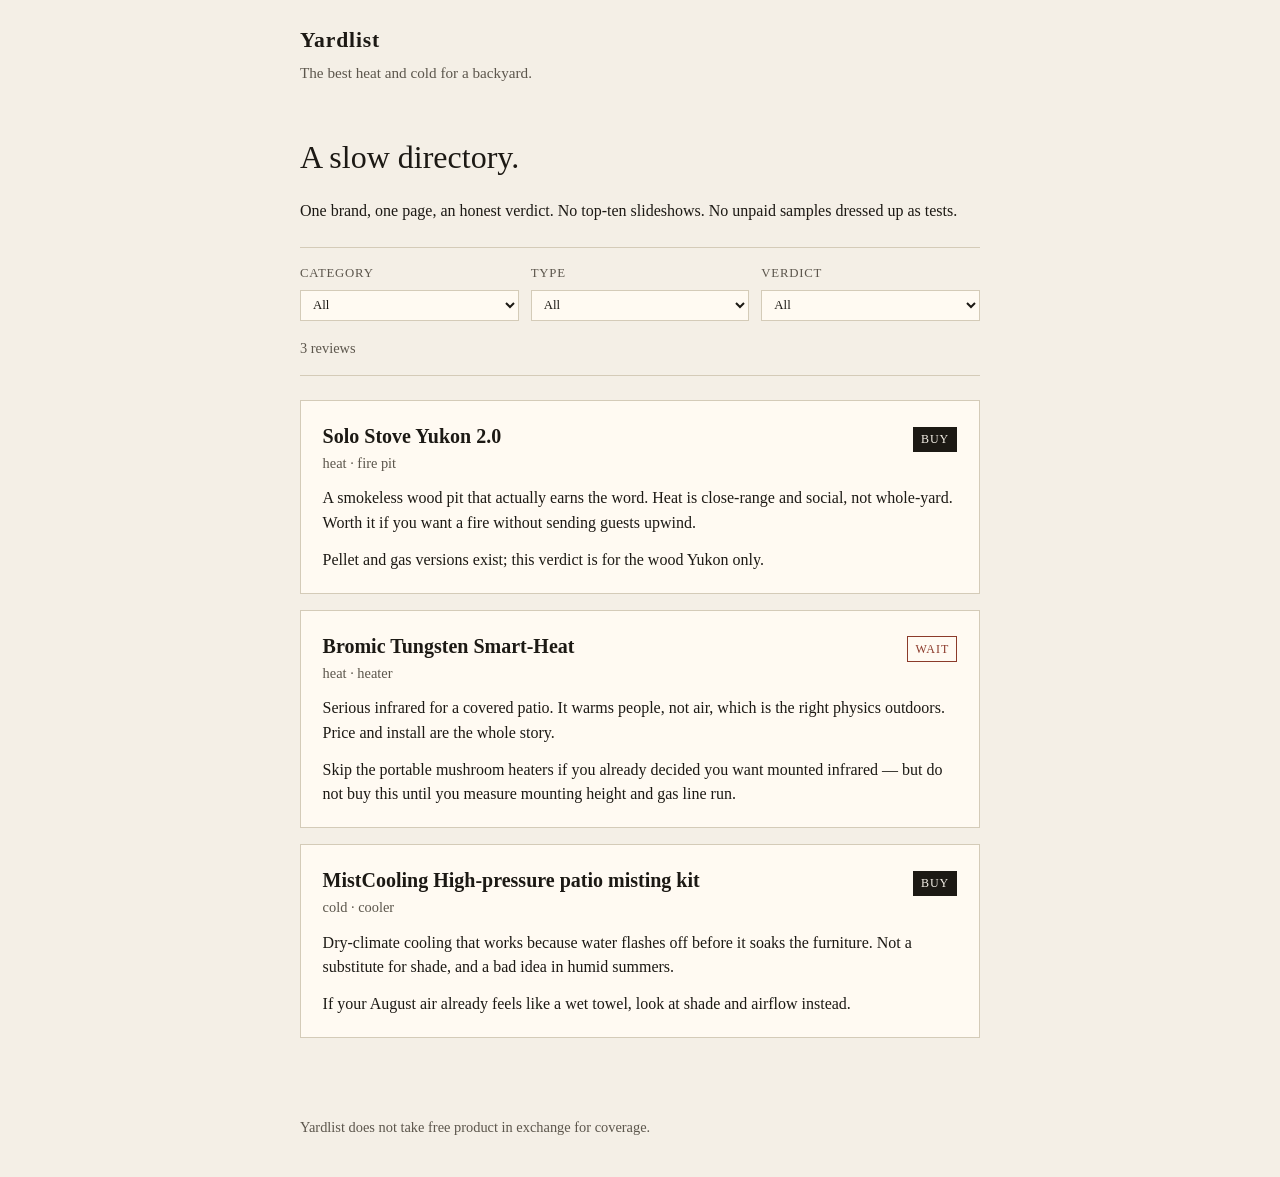
==== index.html @ 483890f8 "Add static starter: home page, filters, three sample reviews" ====
<!DOCTYPE html>
<html lang="en">
<head>
  <meta charset="UTF-8" />
  <meta name="viewport" content="width=device-width, initial-scale=1" />
  <title>Yardlist — honest heat and cold for the backyard</title>
  <meta name="description" content="Yardlist is a slow directory. One brand, one page, an honest verdict. Patio heaters, fire pits, and outdoor cooling — no top-ten slideshows." />
  <link rel="stylesheet" href="styles.css" />
</head>
<body>
  <header class="site-header">
    <a class="logo" href="/">Yardlist</a>
    <p class="tagline">The best heat and cold for a backyard.</p>
  </header>

  <main>
    <section class="intro">
      <h1>A slow directory.</h1>
      <p>
        One brand, one page, an honest verdict. No top-ten slideshows.
        No unpaid samples dressed up as tests.
      </p>
    </section>

    <section class="filters" aria-label="Filter reviews">
      <label>
        Category
        <select id="filter-category">
          <option value="all">All</option>
          <option value="heat">Heat</option>
          <option value="cold">Cold</option>
        </select>
      </label>
      <label>
        Type
        <select id="filter-type">
          <option value="all">All</option>
          <option value="fire-pit">Fire pit</option>
          <option value="heater">Patio heater</option>
          <option value="cooler">Cooler</option>
        </select>
      </label>
      <label>
        Verdict
        <select id="filter-verdict">
          <option value="all">All</option>
          <option value="buy">Buy</option>
          <option value="wait">Wait</option>
          <option value="skip">Skip</option>
        </select>
      </label>
      <p class="filter-count" id="filter-count"></p>
    </section>

    <section class="reviews" id="reviews"></section>
  </main>

  <footer class="site-footer">
    <p>Yardlist does not take free product in exchange for coverage.</p>
  </footer>

  <script src="app.js"></script>
</body>
</html>
---- styles.css ----
:root {
  --bg: #f4efe6;
  --ink: #1c1914;
  --muted: #5c564c;
  --line: #d4cbb8;
  --card: #fffaf2;
  --accent: #8b3a2a;
}

* { box-sizing: border-box; }

body {
  margin: 0;
  font-family: Georgia, "Times New Roman", serif;
  background: var(--bg);
  color: var(--ink);
  line-height: 1.55;
}

.site-header,
main,
.site-footer {
  max-width: 720px;
  margin: 0 auto;
  padding: 1.5rem 1.25rem;
}

.logo {
  font-size: 1.35rem;
  letter-spacing: 0.04em;
  text-decoration: none;
  color: var(--ink);
  font-weight: 700;
}

.tagline {
  margin: 0.25rem 0 0;
  color: var(--muted);
  font-size: 0.95rem;
}

.intro h1 {
  font-size: 2rem;
  font-weight: 400;
  margin: 0 0 0.5rem;
}

.filters {
  display: grid;
  grid-template-columns: repeat(3, 1fr);
  gap: 0.75rem;
  margin: 1.5rem 0;
  padding: 1rem 0;
  border-top: 1px solid var(--line);
  border-bottom: 1px solid var(--line);
}

.filters label {
  display: flex;
  flex-direction: column;
  gap: 0.35rem;
  font-size: 0.8rem;
  color: var(--muted);
  text-transform: uppercase;
  letter-spacing: 0.06em;
}

select {
  font: inherit;
  padding: 0.4rem 0.5rem;
  border: 1px solid var(--line);
  background: var(--card);
  color: var(--ink);
}

.filter-count {
  grid-column: 1 / -1;
  margin: 0.25rem 0 0;
  font-size: 0.9rem;
  color: var(--muted);
}

.review {
  background: var(--card);
  border: 1px solid var(--line);
  padding: 1.25rem 1.35rem;
  margin-bottom: 1rem;
}

.review header {
  display: flex;
  justify-content: space-between;
  gap: 1rem;
  align-items: baseline;
}

.review h2 {
  margin: 0;
  font-size: 1.25rem;
  font-weight: 600;
}

.verdict {
  font-size: 0.75rem;
  letter-spacing: 0.08em;
  text-transform: uppercase;
  border: 1px solid var(--ink);
  padding: 0.15rem 0.45rem;
  white-space: nowrap;
}

.verdict.buy { background: var(--ink); color: var(--bg); }
.verdict.wait { color: var(--accent); border-color: var(--accent); }
.verdict.skip { color: var(--muted); }

.meta {
  margin: 0.35rem 0 0.85rem;
  color: var(--muted);
  font-size: 0.9rem;
}

.review p { margin: 0 0 0.75rem; }
.review p:last-child { margin-bottom: 0; }

.empty {
  color: var(--muted);
  font-style: italic;
}

.site-footer {
  color: var(--muted);
  font-size: 0.9rem;
}

@media (max-width: 560px) {
  .filters { grid-template-columns: 1fr; }
}
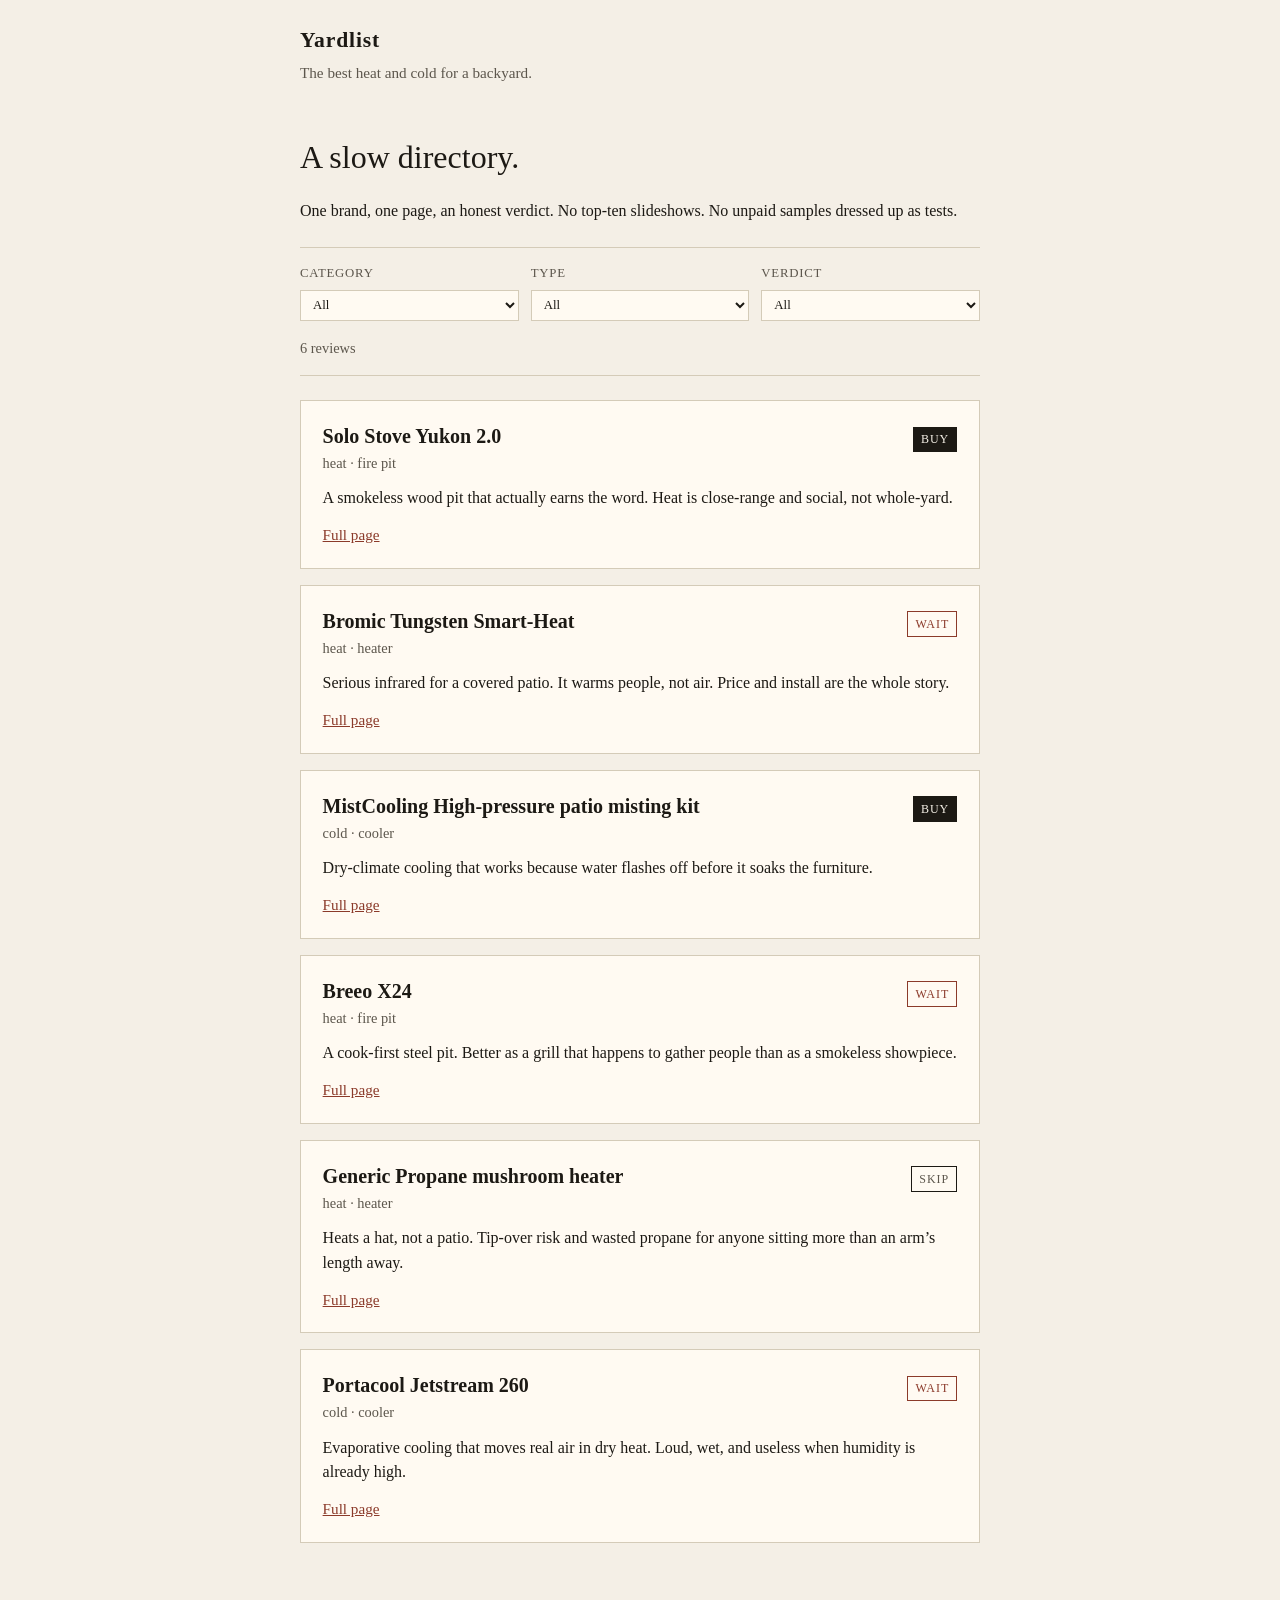
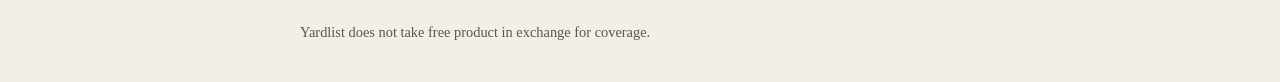
==== commit 5a00c28b: "Add product pages, three more reviews, and Pages workflow" ====
--- a/index.html
+++ b/index.html
@@ -4,35 +4,28 @@
   <meta charset="UTF-8" />
   <meta name="viewport" content="width=device-width, initial-scale=1" />
   <title>Yardlist — honest heat and cold for the backyard</title>
-  <meta name="description" content="Yardlist is a slow directory. One brand, one page, an honest verdict. Patio heaters, fire pits, and outdoor cooling — no top-ten slideshows." />
+  <meta name="description" content="Yardlist is a slow directory. One brand, one page, an honest verdict." />
   <link rel="stylesheet" href="styles.css" />
 </head>
 <body>
   <header class="site-header">
-    <a class="logo" href="/">Yardlist</a>
+    <a class="logo" href="index.html">Yardlist</a>
     <p class="tagline">The best heat and cold for a backyard.</p>
   </header>
-
   <main>
     <section class="intro">
       <h1>A slow directory.</h1>
-      <p>
-        One brand, one page, an honest verdict. No top-ten slideshows.
-        No unpaid samples dressed up as tests.
-      </p>
+      <p>One brand, one page, an honest verdict. No top-ten slideshows. No unpaid samples dressed up as tests.</p>
     </section>
-
     <section class="filters" aria-label="Filter reviews">
-      <label>
-        Category
+      <label>Category
         <select id="filter-category">
           <option value="all">All</option>
           <option value="heat">Heat</option>
           <option value="cold">Cold</option>
         </select>
       </label>
-      <label>
-        Type
+      <label>Type
         <select id="filter-type">
           <option value="all">All</option>
           <option value="fire-pit">Fire pit</option>
@@ -40,8 +33,7 @@
           <option value="cooler">Cooler</option>
         </select>
       </label>
-      <label>
-        Verdict
+      <label>Verdict
         <select id="filter-verdict">
           <option value="all">All</option>
           <option value="buy">Buy</option>
@@ -51,14 +43,11 @@
       </label>
       <p class="filter-count" id="filter-count"></p>
     </section>
-
     <section class="reviews" id="reviews"></section>
   </main>
-
   <footer class="site-footer">
     <p>Yardlist does not take free product in exchange for coverage.</p>
   </footer>
-
   <script src="app.js"></script>
 </body>
 </html>
--- a/styles.css
+++ b/styles.css
@@ -6,9 +6,7 @@
   --card: #fffaf2;
   --accent: #8b3a2a;
 }
-
 * { box-sizing: border-box; }
-
 body {
   margin: 0;
   font-family: Georgia, "Times New Roman", serif;
@@ -16,15 +14,11 @@
   color: var(--ink);
   line-height: 1.55;
 }
-
-.site-header,
-main,
-.site-footer {
+.site-header, main, .site-footer {
   max-width: 720px;
   margin: 0 auto;
   padding: 1.5rem 1.25rem;
 }
-
 .logo {
   font-size: 1.35rem;
   letter-spacing: 0.04em;
@@ -32,19 +26,8 @@
   color: var(--ink);
   font-weight: 700;
 }
-
-.tagline {
-  margin: 0.25rem 0 0;
-  color: var(--muted);
-  font-size: 0.95rem;
-}
-
-.intro h1 {
-  font-size: 2rem;
-  font-weight: 400;
-  margin: 0 0 0.5rem;
-}
-
+.tagline { margin: 0.25rem 0 0; color: var(--muted); font-size: 0.95rem; }
+.intro h1 { font-size: 2rem; font-weight: 400; margin: 0 0 0.5rem; }
 .filters {
   display: grid;
   grid-template-columns: repeat(3, 1fr);
@@ -54,7 +37,6 @@
   border-top: 1px solid var(--line);
   border-bottom: 1px solid var(--line);
 }
-
 .filters label {
   display: flex;
   flex-direction: column;
@@ -64,7 +46,6 @@
   text-transform: uppercase;
   letter-spacing: 0.06em;
 }
-
 select {
   font: inherit;
   padding: 0.4rem 0.5rem;
@@ -72,34 +53,10 @@
   background: var(--card);
   color: var(--ink);
 }
-
-.filter-count {
-  grid-column: 1 / -1;
-  margin: 0.25rem 0 0;
-  font-size: 0.9rem;
-  color: var(--muted);
-}
-
-.review {
-  background: var(--card);
-  border: 1px solid var(--line);
-  padding: 1.25rem 1.35rem;
-  margin-bottom: 1rem;
-}
-
-.review header {
-  display: flex;
-  justify-content: space-between;
-  gap: 1rem;
-  align-items: baseline;
-}
-
-.review h2 {
-  margin: 0;
-  font-size: 1.25rem;
-  font-weight: 600;
-}
-
+.filter-count { grid-column: 1 / -1; margin: 0.25rem 0 0; font-size: 0.9rem; color: var(--muted); }
+.review { background: var(--card); border: 1px solid var(--line); padding: 1.25rem 1.35rem; margin-bottom: 1rem; }
+.review header { display: flex; justify-content: space-between; gap: 1rem; align-items: baseline; }
+.review h2 { margin: 0; font-size: 1.25rem; font-weight: 600; }
 .verdict {
   font-size: 0.75rem;
   letter-spacing: 0.08em;
@@ -108,30 +65,20 @@
   padding: 0.15rem 0.45rem;
   white-space: nowrap;
 }
-
 .verdict.buy { background: var(--ink); color: var(--bg); }
 .verdict.wait { color: var(--accent); border-color: var(--accent); }
 .verdict.skip { color: var(--muted); }
-
-.meta {
-  margin: 0.35rem 0 0.85rem;
-  color: var(--muted);
-  font-size: 0.9rem;
-}
-
+.meta { margin: 0.35rem 0 0.85rem; color: var(--muted); font-size: 0.9rem; }
 .review p { margin: 0 0 0.75rem; }
 .review p:last-child { margin-bottom: 0; }
-
-.empty {
-  color: var(--muted);
-  font-style: italic;
-}
-
-.site-footer {
-  color: var(--muted);
-  font-size: 0.9rem;
-}
-
-@media (max-width: 560px) {
-  .filters { grid-template-columns: 1fr; }
-}
+.empty { color: var(--muted); font-style: italic; }
+.review h2 a { color: inherit; text-decoration: none; }
+.review h2 a:hover { text-decoration: underline; }
+.more { color: var(--accent); font-size: 0.95rem; }
+.crumb { color: var(--muted); font-size: 0.9rem; }
+.page header { display: flex; justify-content: space-between; gap: 1rem; align-items: baseline; }
+.page h1 { margin: 0; font-size: 1.75rem; font-weight: 600; }
+.lede { font-size: 1.15rem; }
+.note { color: var(--muted); font-size: 0.9rem; border-top: 1px solid var(--line); padding-top: 1rem; }
+.site-footer { color: var(--muted); font-size: 0.9rem; }
+@media (max-width: 560px) { .filters { grid-template-columns: 1fr; } }
